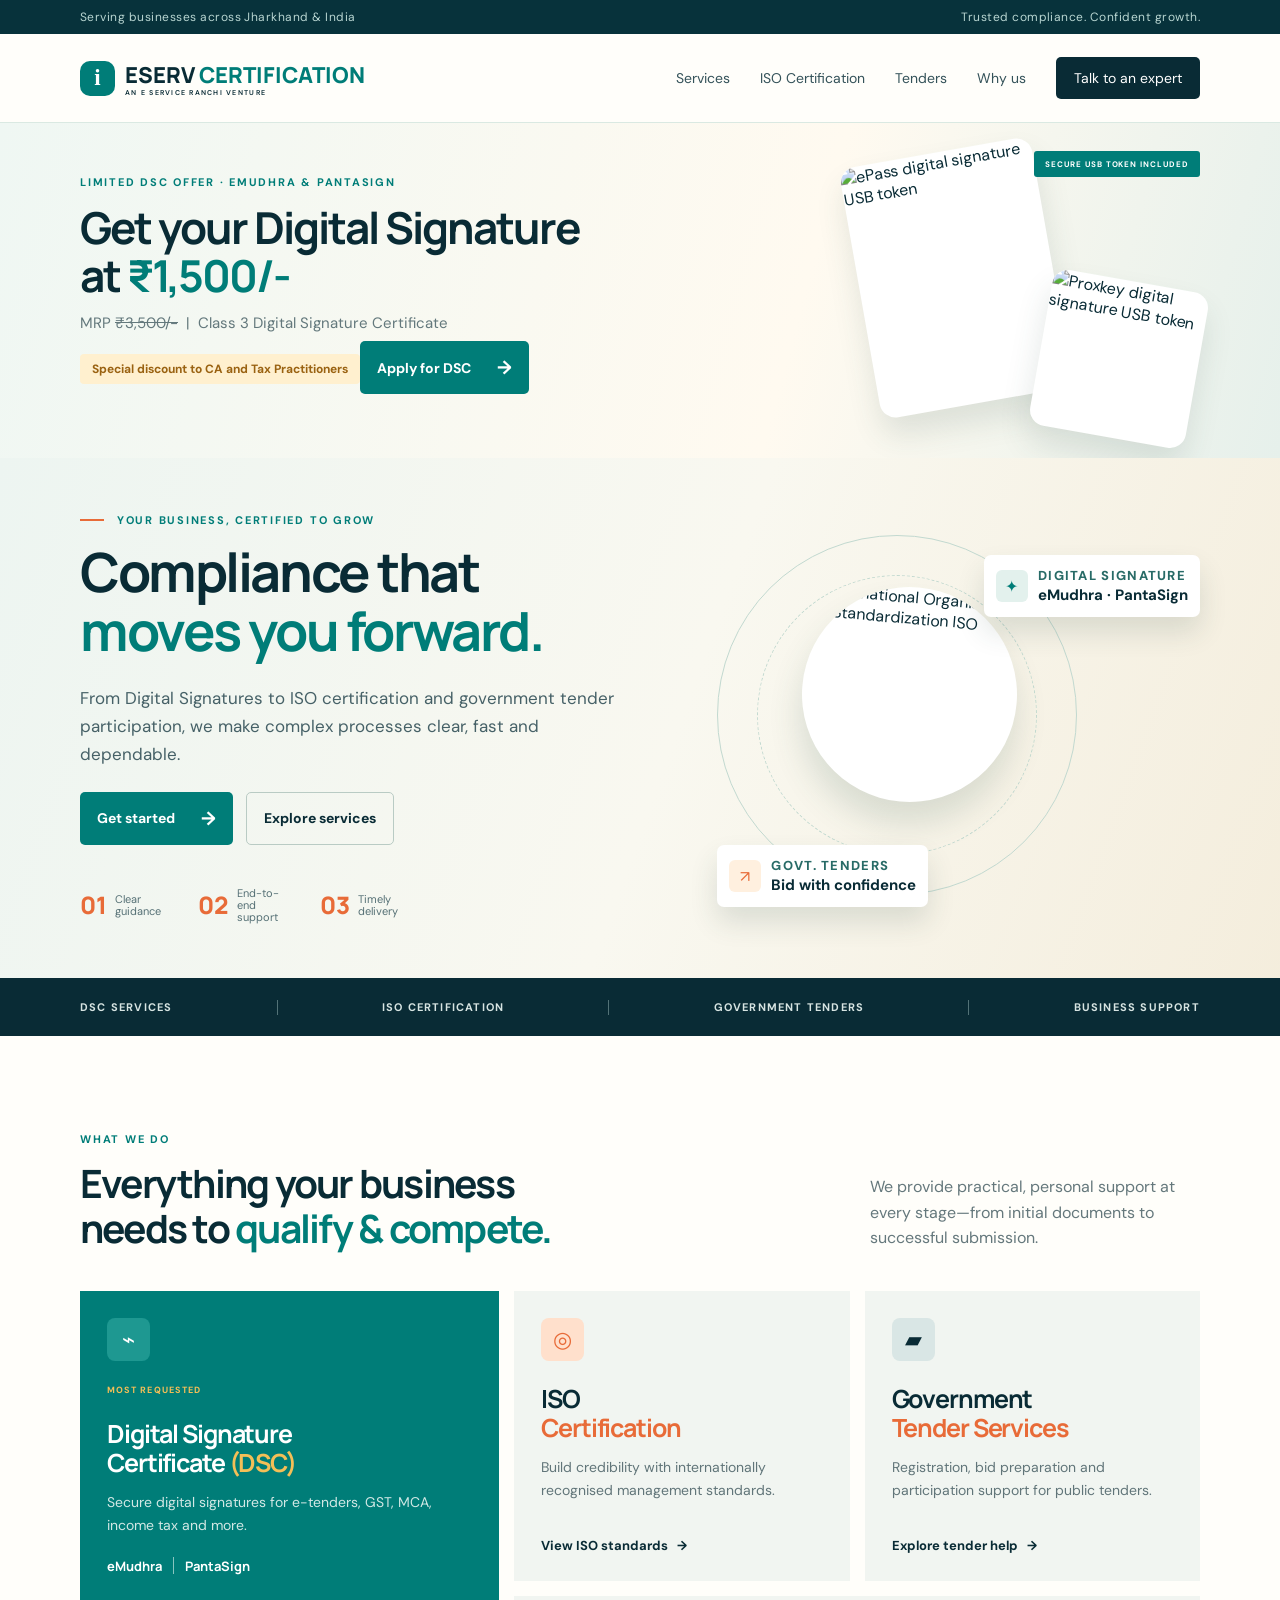
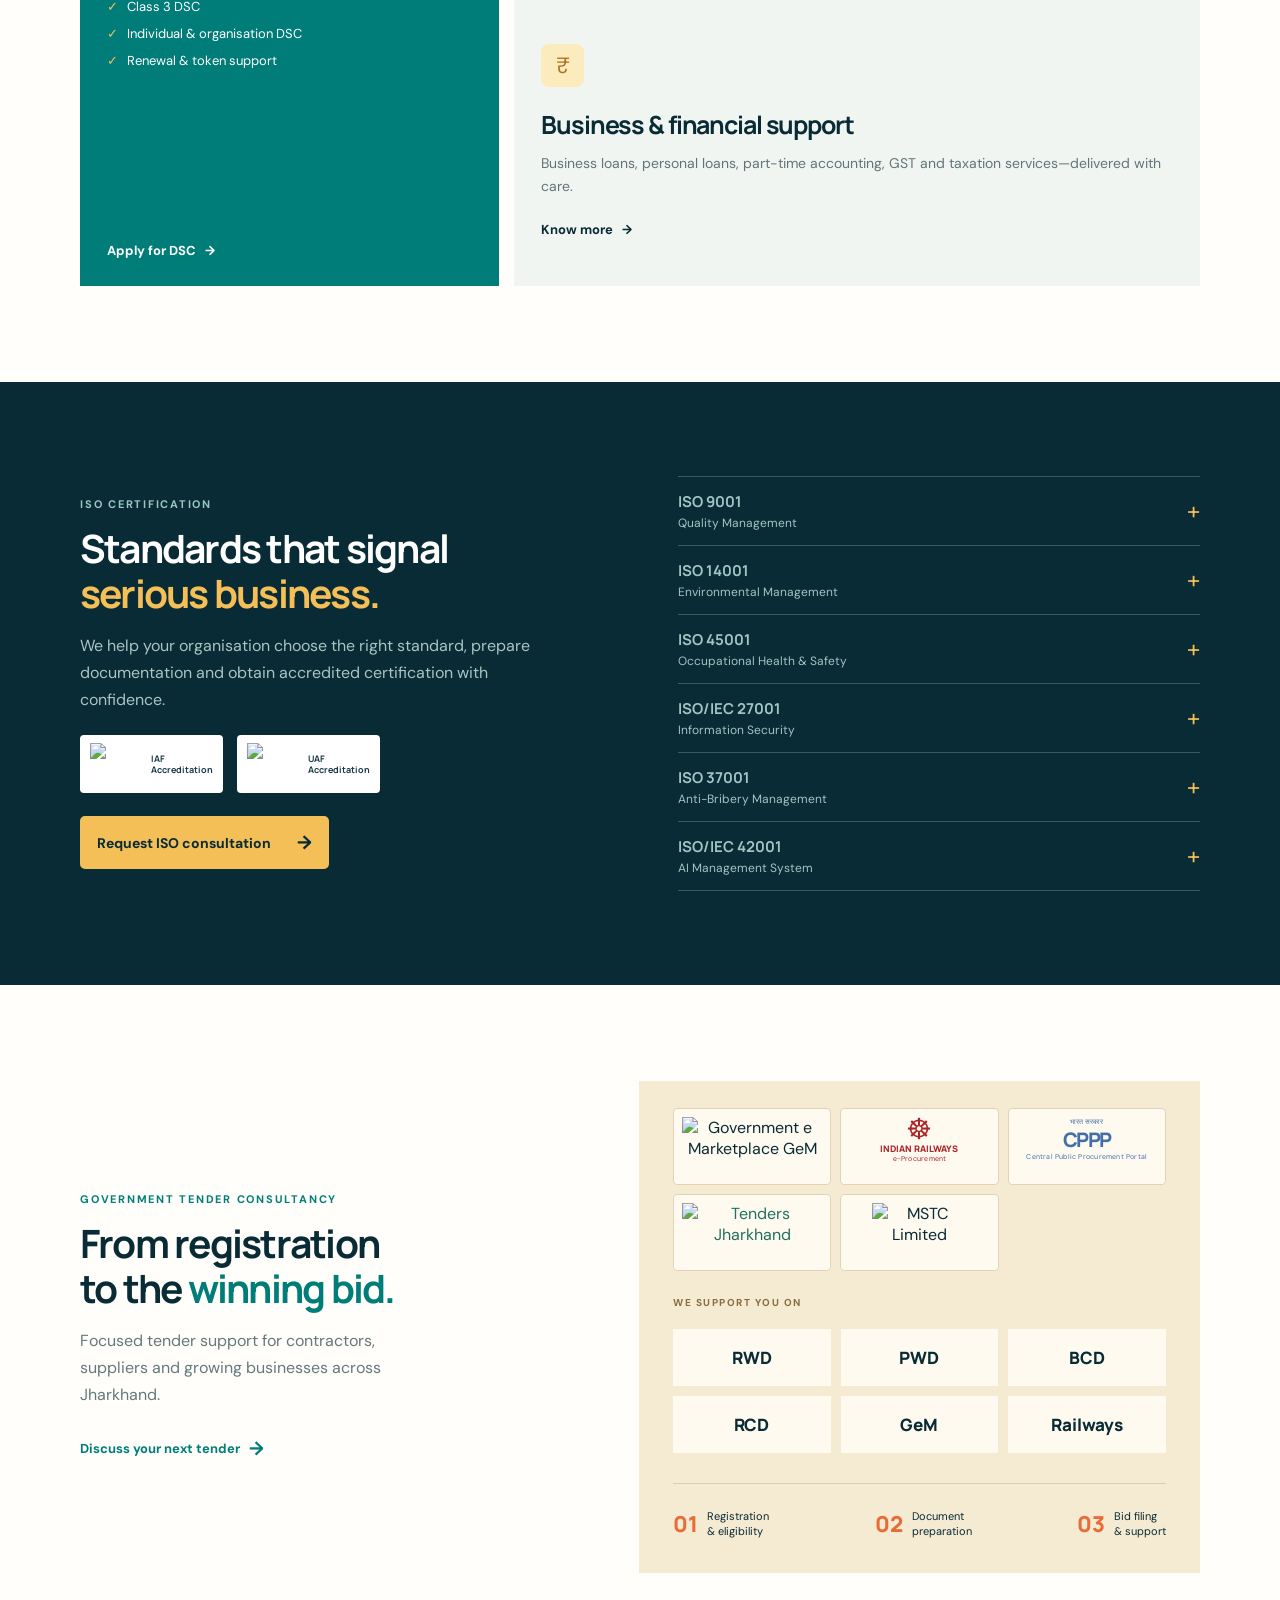
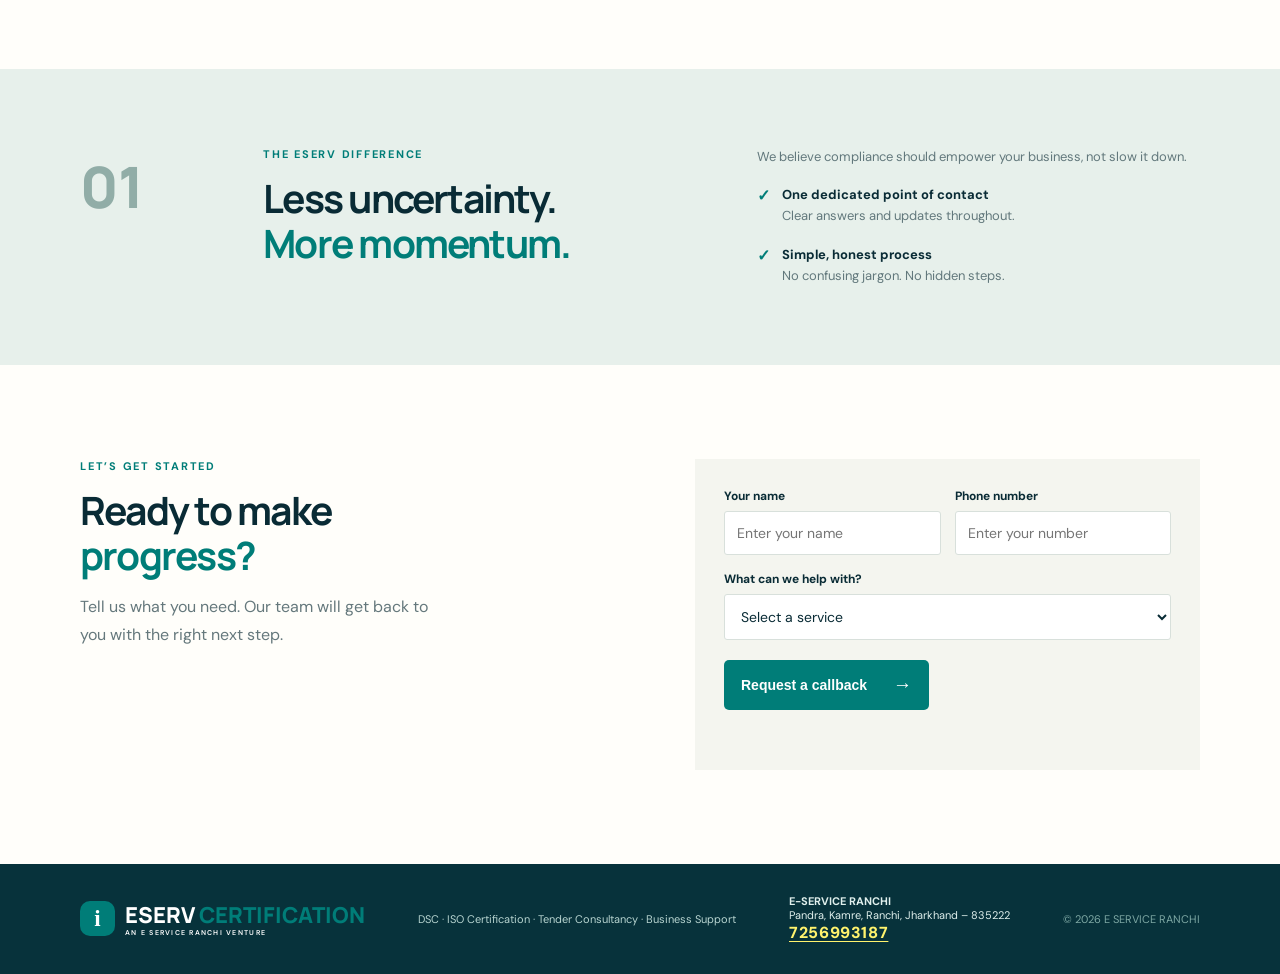
==== index.html @ 88fb81b7 "Publish ESERV CERTIFICATION website" ====
<!doctype html>
<html lang="en">
  <head>
    <meta charset="UTF-8" />
    <meta name="viewport" content="width=device-width, initial-scale=1.0" />
    <meta name="description" content="DSC, ISO certification and Government Tender consultancy in Jharkhand." />
    <title>ESERV CERTIFICATION | DSC, ISO & Tender Consultancy</title>
    <link rel="preconnect" href="https://fonts.googleapis.com" />
    <link rel="preconnect" href="https://fonts.gstatic.com" crossorigin />
    <link href="https://fonts.googleapis.com/css2?family=DM+Sans:wght@400;500;600;700&family=Manrope:wght@600;700;800&display=swap" rel="stylesheet" />
    <link rel="stylesheet" href="styles.css" />
    <link rel="stylesheet" href="custom.css" />
    <link rel="stylesheet" href="top-offer.css" />
    <link rel="stylesheet" href="logos.css" />
    <link rel="stylesheet" href="iso-hero.css" />
    <link rel="stylesheet" href="iso-details.css" />
    <link rel="stylesheet" href="hero-labels.css" />
    <link rel="stylesheet" href="contact-contrast.css" />
  </head>
  <body>
    <div class="topbar"><div class="shell"><span>Serving businesses across Jharkhand & India</span><span>Trusted compliance. Confident growth.</span></div></div>
    <header class="header shell">
      <a class="brand" href="#home" aria-label="ESERV CERTIFICATION home"><span class="brand-mark">i</span><span>ESERV<span> CERTIFICATION</span><small>AN E SERVICE RANCHI VENTURE</small></span></a>
      <button class="menu-button" aria-label="Open menu" aria-expanded="false">☰</button>
      <nav><a href="#services">Services</a><a href="#iso">ISO Certification</a><a href="#tenders">Tenders</a><a href="#about">Why us</a><a class="nav-cta" href="#contact">Talk to an expert</a></nav>
    </header>
    <section class="top-dsc-offer">
      <div class="shell top-offer-layout">
        <div class="offer-copy"><p class="eyebrow">Limited DSC offer · eMudhra & PantaSign</p><h1>Get your Digital Signature<br />at <em>₹1,500/-</em></h1><p class="mrp">MRP <s>₹3,500/-</s> &nbsp;|&nbsp; Class 3 Digital Signature Certificate</p><p class="practitioner-discount">Special discount to CA and Tax Practitioners</p><a class="button primary" href="#contact">Apply for DSC <b>→</b></a></div>
        <div class="token-photos"><div class="photo purple-token"><img src="assets/epass-token.jpg" alt="ePass digital signature USB token" /></div><div class="photo black-token"><img src="assets/prokey-token.webp" alt="Proxkey digital signature USB token" /></div><span class="token-label">SECURE USB TOKEN INCLUDED</span></div>
      </div>
    </section>

    <main>
      <section class="hero" id="home">
        <div class="hero-grid shell">
          <div class="hero-copy">
            <p class="eyebrow"><i></i> Your business, certified to grow</p>
            <h1>Compliance that<br /><em>moves you forward.</em></h1>
            <p class="lead">From Digital Signatures to ISO certification and government tender participation, we make complex processes clear, fast and dependable.</p>
            <div class="hero-actions"><a class="button primary" href="#contact">Get started <b>→</b></a><a class="button quiet" href="#services">Explore services</a></div>
            <div class="trust-row"><div><strong>01</strong><span>Clear guidance</span></div><div><strong>02</strong><span>End-to-end support</span></div><div><strong>03</strong><span>Timely delivery</span></div></div>
          </div>
          <div class="hero-art" aria-hidden="true">
            <div class="orbit orbit-one"></div><div class="orbit orbit-two"></div>
            <div class="iso-hero-image"><img src="assets/iso-logo.webp" alt="International Organization for Standardization ISO" /></div>
            <div class="float-card card-dsc"><span>✦</span><div><small>DIGITAL SIGNATURE</small><b>eMudhra · PantaSign</b></div></div>
            <div class="float-card card-tender"><span>↗</span><div><small>GOVT. TENDERS</small><b>Bid with confidence</b></div></div>
          </div>
        </div>
        <div class="hero-strip"><div class="shell"><span>DSC SERVICES</span><i></i><span>ISO CERTIFICATION</span><i></i><span>GOVERNMENT TENDERS</span><i></i><span>BUSINESS SUPPORT</span></div></div>
      </section>

      <section class="section shell" id="services">
        <div class="section-heading"><div><p class="eyebrow">What we do</p><h2>Everything your business<br />needs to <em>qualify & compete.</em></h2></div><p>We provide practical, personal support at every stage—from initial documents to successful submission.</p></div>
        <div class="service-grid">
          <article class="service-card feature-card"><div class="icon teal">⌁</div><span class="tag">MOST REQUESTED</span><h3>Digital Signature<br />Certificate <em>(DSC)</em></h3><p>Secure digital signatures for e-tenders, GST, MCA, income tax and more.</p><div class="dsc-partners"><b>eMudhra</b><i></i><b>PantaSign</b></div><ul><li>Class 3 DSC</li><li>Individual & organisation DSC</li><li>Renewal & token support</li></ul><a href="#contact">Apply for DSC <b>→</b></a></article>
          <article class="service-card"><div class="icon orange">◎</div><h3>ISO<br /><em>Certification</em></h3><p>Build credibility with internationally recognised management standards.</p><a href="#iso">View ISO standards <b>→</b></a></article>
          <article class="service-card"><div class="icon navy">▰</div><h3>Government<br /><em>Tender Services</em></h3><p>Registration, bid preparation and participation support for public tenders.</p><a href="#tenders">Explore tender help <b>→</b></a></article>
          <article class="service-card wide"><div class="icon sand">₹</div><div><h3>Business & financial support</h3><p>Business loans, personal loans, part-time accounting, GST and taxation services—delivered with care.</p></div><a href="business-services.html">Know more <b>→</b></a></article>
        </div>
      </section>

      <section class="iso-section" id="iso"><div class="shell iso-layout"><div><p class="eyebrow light">ISO certification</p><h2>Standards that signal<br /><em>serious business.</em></h2><p>We help your organisation choose the right standard, prepare documentation and obtain accredited certification with confidence.</p><div class="accreditation-marks"><div><img src="https://i0.wp.com/sde.gob.hn/wp-content/uploads/2022/12/IAF-Logo.png?ssl=1" alt="International Accreditation Forum mark" /><span>IAF<br />Accreditation</span></div><div><img src="https://www.unicertification.co.uk/assets/logo-uaf-DxzaphRN.png" alt="United Accreditation Foundation mark" /><span>UAF<br />Accreditation</span></div></div><a class="button amber" href="#contact">Request ISO consultation <b>→</b></a></div><div class="iso-list"><article class="iso-item"><button class="iso-trigger" aria-expanded="false"><span><strong>ISO 9001</strong><small>Quality Management</small></span><b>+</b></button><div class="iso-detail"><p><b>About:</b> A quality management standard that helps you deliver consistent products and services.</p><p><b>Benefits:</b> Improved customer trust, smoother processes and stronger tender eligibility.</p></div></article><article class="iso-item"><button class="iso-trigger" aria-expanded="false"><span><strong>ISO 14001</strong><small>Environmental Management</small></span><b>+</b></button><div class="iso-detail"><p><b>About:</b> A framework for identifying, managing and reducing environmental impact.</p><p><b>Benefits:</b> Better compliance, lower waste and a stronger sustainability profile.</p></div></article><article class="iso-item"><button class="iso-trigger" aria-expanded="false"><span><strong>ISO 45001</strong><small>Occupational Health & Safety</small></span><b>+</b></button><div class="iso-detail"><p><b>About:</b> A management system for safer workplaces and occupational risk control.</p><p><b>Benefits:</b> Fewer incidents, safer teams and stronger client confidence.</p></div></article><article class="iso-item"><button class="iso-trigger" aria-expanded="false"><span><strong>ISO/IEC 27001</strong><small>Information Security</small></span><b>+</b></button><div class="iso-detail"><p><b>About:</b> A standard for protecting confidential information and managing cyber risks.</p><p><b>Benefits:</b> Greater data security, reduced risk and increased customer trust.</p></div></article><article class="iso-item"><button class="iso-trigger" aria-expanded="false"><span><strong>ISO 37001</strong><small>Anti-Bribery Management</small></span><b>+</b></button><div class="iso-detail"><p><b>About:</b> A framework to prevent, detect and respond to bribery risks.</p><p><b>Benefits:</b> Stronger ethics, better governance and enhanced stakeholder confidence.</p></div></article><article class="iso-item"><button class="iso-trigger" aria-expanded="false"><span><strong>ISO/IEC 42001</strong><small>AI Management System</small></span><b>+</b></button><div class="iso-detail"><p><b>About:</b> A management system for responsible development and use of artificial intelligence.</p><p><b>Benefits:</b> Better AI governance, lower risk and clearer accountability.</p></div></article></div></div></section>

      <section class="section shell tender-section" id="tenders"><div class="tender-copy"><p class="eyebrow">Government tender consultancy</p><h2>From registration<br />to the <em>winning bid.</em></h2><p>Focused tender support for contractors, suppliers and growing businesses across Jharkhand.</p><a class="text-link" href="#contact">Discuss your next tender <b>→</b></a></div><div class="tender-panel"><div class="portal-logos"><div class="portal-logo gem-logo"><img src="https://gem.gov.in/resources/images/download-gem-logo.jpg" alt="Government e Marketplace GeM" /></div><div class="portal-logo railway-logo"><span class="rail-wheel">☸</span><b>INDIAN RAILWAYS</b><small>e-Procurement</small></div><div class="portal-logo cppp-logo"><span>भारत सरकार</span><b>CPPP</b><small>Central Public Procurement Portal</small></div><div class="portal-logo jh-logo"><img src="assets/jharkhand-tenders.png" alt="Tenders Jharkhand" /></div><div class="portal-logo mstc-logo"><img src="https://www.mstcindia.co.in/assets/img/MSTCLogo.jpg" alt="MSTC Limited" /></div></div><p>WE SUPPORT YOU ON</p><div class="agency-grid"><span>RWD</span><span>PWD</span><span>BCD</span><span>RCD</span><span>GeM</span><span>Railways</span></div><hr /><div class="steps"><div><b>01</b><span>Registration<br />& eligibility</span></div><div><b>02</b><span>Document<br />preparation</span></div><div><b>03</b><span>Bid filing<br />& support</span></div></div></div></section>

      <section class="about" id="about"><div class="shell about-grid"><div class="number">01</div><div><p class="eyebrow">The ESERV difference</p><h2>Less uncertainty.<br /><em>More momentum.</em></h2></div><div class="about-points"><p>We believe compliance should empower your business, not slow it down.</p><div><span>✓</span><p><b>One dedicated point of contact</b><br />Clear answers and updates throughout.</p></div><div><span>✓</span><p><b>Simple, honest process</b><br />No confusing jargon. No hidden steps.</p></div></div></div></section>

      <section class="contact shell" id="contact"><div><p class="eyebrow">Let’s get started</p><h2>Ready to make<br /><em>progress?</em></h2><p>Tell us what you need. Our team will get back to you with the right next step.</p></div><form id="contact-form"><div class="form-row"><label>Your name<input required placeholder="Enter your name" /></label><label>Phone number<input required type="tel" placeholder="Enter your number" /></label></div><label>What can we help with?<select required><option value="">Select a service</option><option>Digital Signature Certificate</option><option>ISO Certification</option><option>Government Tender Services</option><option>Business / Loan Support</option><option>Accounting & Taxation</option></select></label><button class="button primary" type="submit">Request a callback <b>→</b></button><p class="form-message" aria-live="polite"></p></form></section>
    </main>
    <footer><div class="shell footer-inner"><a class="brand" href="#home"><span class="brand-mark">i</span><span>ESERV<span> CERTIFICATION</span><small>AN E SERVICE RANCHI VENTURE</small></span></a><p>DSC · ISO Certification · Tender Consultancy · Business Support</p><p class="contact-details"><b>E-SERVICE RANCHI</b><br />Pandra, Kamre, Ranchi, Jharkhand – 835222<br /><a href="tel:7256993187">7256993187</a></p><span>© 2026 E SERVICE RANCHI</span></div></footer>
    <script src="script.js"></script>
  </body>
</html>
---- styles.css ----
:root{--ink:#092b35;--teal:#007d78;--cream:#f8f6ef;--paper:#fffefa;--orange:#e86b38;--gold:#f4bf57;--muted:#65787c}*{box-sizing:border-box}html{scroll-behavior:smooth}body{margin:0;background:var(--paper);color:var(--ink);font:16px 'DM Sans',sans-serif}.shell{width:min(1120px,calc(100% - 48px));margin:auto}.topbar{background:#07323b;color:#b8d5d1;font-size:12px;letter-spacing:.04em}.topbar .shell{height:34px;display:flex;justify-content:space-between;align-items:center}.header{height:88px;display:flex;align-items:center;justify-content:space-between}.brand{display:flex;gap:10px;align-items:center;text-decoration:none;color:var(--ink);font:800 22px Manrope}.brand>span:last-child>span{color:var(--teal)}.brand small{display:block;font:600 7px 'DM Sans';letter-spacing:.18em;margin-top:-2px}.brand-mark{width:35px;height:35px;border-radius:10px;background:var(--teal);color:#fff;display:grid;place-items:center;font:800 23px Georgia}nav{display:flex;align-items:center;gap:30px}nav a{font-size:14px;color:#345259;text-decoration:none}.nav-cta{background:var(--ink);color:#fff;padding:12px 18px;border-radius:5px}.menu-button{display:none;background:none;border:0;font-size:25px;color:var(--ink)}.hero{overflow:hidden;background:linear-gradient(110deg,#edf5f1 0%,#f9f8f0 52%,#f4eddc 100%)}.hero-grid{min-height:520px;display:grid;grid-template-columns:1.04fr .96fr;align-items:center}.eyebrow{font-size:11px;font-weight:700;letter-spacing:.16em;text-transform:uppercase;color:var(--teal);margin:0 0 15px}.eyebrow i{display:inline-block;width:24px;height:2px;background:var(--orange);vertical-align:middle;margin:0 8px 2px 0}h1,h2,h3{font-family:Manrope;margin:0;letter-spacing:-.045em}h1{font-size:54px;line-height:1.09}h2{font-size:39px;line-height:1.15}h3{font-size:25px;line-height:1.18}em{font-style:normal;color:var(--teal)}.lead{font-size:17px;line-height:1.65;color:#466167;max-width:535px;margin:24px 0}.hero-actions{display:flex;gap:13px}.button{display:inline-flex;align-items:center;gap:26px;padding:14px 17px;border-radius:5px;text-decoration:none;font-weight:700;font-size:14px;border:0;cursor:pointer}.button b,.text-link b{font-size:19px}.primary{color:#fff;background:var(--teal)}.quiet{color:var(--ink);border:1px solid #b9cbc4}.amber{background:var(--gold);color:var(--ink);margin-top:23px}.trust-row{display:flex;gap:27px;margin-top:42px}.trust-row div{display:flex;gap:8px;align-items:center}.trust-row strong{font:800 24px Manrope;color:var(--orange)}.trust-row span{font-size:11px;line-height:1.1;color:#557075;width:56px}.hero-art{height:440px;position:relative}.orbit{position:absolute;border:1px solid #c2d9d0;border-radius:50%;left:55px}.orbit-one{width:360px;height:360px;top:37px}.orbit-two{width:280px;height:280px;top:77px;left:95px;border-style:dashed}.document-card{position:absolute;top:77px;left:135px;width:225px;height:289px;background:#fffdf7;border-radius:7px;padding:18px;box-shadow:0 21px 32px #36594b28;transform:rotate(5deg)}.doc-top{display:flex;gap:8px;align-items:center;font-size:8px;letter-spacing:.12em;color:var(--teal);font-weight:bold}.mini-mark{display:grid;place-items:center;background:var(--teal);color:white;border-radius:50%;width:18px;height:18px}.doc-lines{margin:28px 0}.doc-lines i{display:block;height:5px;background:#dce8e2;margin:8px 0}.doc-lines i:nth-child(2){width:74%}.doc-lines i:nth-child(3){width:88%}.seal{width:77px;height:77px;border:3px solid var(--orange);border-radius:50%;display:grid;place-content:center;text-align:center;color:var(--orange);font-size:10px;line-height:1.1}.seal b{font-size:17px}.document-card p{font-size:10px;line-height:1.5;margin-top:15px}.document-card p strong{font-size:15px}.float-card{position:absolute;z-index:2;background:#fff;border-radius:7px;box-shadow:0 15px 28px #284a4024;padding:12px;display:flex;gap:10px;align-items:center}.float-card>span{width:32px;height:32px;display:grid;place-items:center;border-radius:6px;background:#e3f1ed;color:var(--teal)}.float-card small{font-size:8px;letter-spacing:.1em;color:#72908e;display:block}.float-card b{font-size:11px}.card-dsc{top:57px;right:0}.card-tender{bottom:31px;left:55px}.card-tender>span{background:#fff0df;color:var(--orange)}.hero-strip{background:var(--ink);color:#d7e4e2}.hero-strip .shell{height:58px;display:flex;align-items:center;justify-content:space-between;font-size:11px;font-weight:bold;letter-spacing:.11em}.hero-strip i{height:15px;width:1px;background:#527277}.section{padding:96px 0}.section-heading{display:flex;justify-content:space-between;align-items:end;margin-bottom:40px}.section-heading>p{max-width:330px;line-height:1.6;color:var(--muted);margin:0}.service-grid{display:grid;grid-template-columns:1.25fr 1fr 1fr;gap:15px}.service-card{background:#f1f5f1;padding:27px;min-height:290px;display:flex;flex-direction:column;align-items:flex-start}.feature-card{background:var(--teal);color:#fff;grid-row:span 2;min-height:595px}.service-card h3{margin:23px 0 13px}.service-card h3 em{color:var(--orange)}.feature-card h3 em{color:var(--gold)}.service-card p{font-size:14px;line-height:1.65;color:#617579;margin:0}.feature-card p{color:#d2e8e5}.icon{width:43px;height:43px;display:grid;place-items:center;border-radius:8px;font-size:22px}.icon.teal{background:#1e9891}.icon.orange{background:#ffe0cc;color:var(--orange)}.icon.navy{background:#d9e6e5}.icon.sand{background:#fbebbd;color:#ab7621}.tag{margin-top:23px;font-size:9px;font-weight:700;color:var(--gold);letter-spacing:.12em}.service-card ul{list-style:none;padding:0;margin:25px 0;font-size:13px;line-height:2.1}.service-card li:before{content:'✓';color:var(--gold);margin-right:9px}.service-card a,.text-link{margin-top:auto;color:inherit;text-decoration:none;font-weight:700;font-size:13px;display:flex;gap:9px;align-items:center}.wide{grid-column:2/4;min-height:290px;justify-content:center}.wide a{margin-top:22px}.iso-section{background:var(--ink);padding:94px 0;color:#fff}.iso-layout{display:grid;grid-template-columns:1fr 1.05fr;gap:100px;align-items:center}.iso-section .light{color:#99c8c3}.iso-section h2 em{color:var(--gold)}.iso-section p:not(.eyebrow){color:#aac4c2;line-height:1.7;max-width:450px}.iso-list{border-top:1px solid #355c63}.iso-list>div{display:flex;justify-content:space-between;border-bottom:1px solid #355c63;padding:14px 0}.iso-list strong{font:700 15px Manrope}.iso-list span{font-size:12px;color:#a0c5c2}.tender-section{display:grid;grid-template-columns:.9fr 1.1fr;gap:100px;align-items:center}.tender-copy>p:not(.eyebrow){line-height:1.7;color:var(--muted);max-width:350px}.text-link{color:var(--teal);margin-top:28px}.tender-panel{padding:34px;background:#f5ebd3}.tender-panel>p{font-size:10px;letter-spacing:.15em;font-weight:bold;color:#866d3e}.agency-grid{display:grid;grid-template-columns:repeat(3,1fr);gap:10px;margin:20px 0 30px}.agency-grid span{background:#fffaf0;padding:17px;text-align:center;font:800 17px Manrope;color:var(--ink)}.tender-panel hr{border:0;border-top:1px solid #ddcdac}.steps{display:flex;justify-content:space-between;margin-top:25px}.steps div{display:flex;gap:9px;align-items:center}.steps b{font:800 22px Manrope;color:var(--orange)}.steps span{font-size:11px;line-height:1.3}.about{padding:78px 0;background:#e7f0eb}.about-grid{display:grid;grid-template-columns:.3fr 1fr 1fr;gap:50px}.number{font:800 57px Manrope;color:#91ada7}.about-points>p{line-height:1.7;color:#526a6d;margin-top:0}.about-points>div{display:flex;gap:12px;margin-top:18px}.about-points span{color:var(--teal);font-weight:bold}.about-points p{font-size:13px;line-height:1.6;margin:0;color:#62787c}.about-points b{color:var(--ink)}.contact{padding:94px 0;display:grid;grid-template-columns:1fr 1fr;gap:110px}.contact>div>p:not(.eyebrow){line-height:1.7;color:var(--muted);max-width:350px}form{background:#f4f5ef;padding:29px}.form-row{display:grid;grid-template-columns:1fr 1fr;gap:14px}label{display:block;font-size:12px;font-weight:700;margin-bottom:16px}input,select{display:block;width:100%;background:#fff;border:1px solid #d8e0db;border-radius:3px;padding:12px;margin-top:7px;font:14px 'DM Sans';color:var(--ink)}form .button{margin-top:4px}.form-message{font-size:13px;color:var(--teal);margin:13px 0 0;min-height:18px}footer{background:#07323b;color:#b8d5d1}.footer-inner{min-height:110px;display:flex;align-items:center;justify-content:space-between;gap:20px}.footer-inner .brand{color:#fff}.footer-inner p,.footer-inner>span{font-size:11px}.footer-inner>span{color:#7ea8a4}@media(max-width:760px){.shell{width:min(100% - 32px,600px)}.topbar .shell{justify-content:center}.topbar .shell span+span{display:none}.header{height:70px}nav{display:none;position:absolute;top:104px;left:0;right:0;background:#fff;padding:20px;z-index:4;flex-direction:column;align-items:stretch;gap:18px;box-shadow:0 8px 15px #0002}nav.open{display:flex}.menu-button{display:block}.hero-grid{grid-template-columns:1fr;padding:55px 0 0;min-height:auto}h1{font-size:39px}h2{font-size:31px}.hero-art{height:330px;transform:scale(.75);transform-origin:top center;margin:20px -50px -50px}.trust-row{gap:10px}.hero-strip .shell{gap:12px;overflow:hidden;white-space:nowrap;font-size:9px}.section{padding:64px 0}.section-heading,.iso-layout,.tender-section,.contact{display:block}.section-heading>p{margin-top:18px}.service-grid{grid-template-columns:1fr}.feature-card{grid-row:auto;min-height:auto}.service-card{min-height:245px}.wide{grid-column:auto;min-height:auto}.iso-section{padding:64px 0}.iso-list{margin-top:38px}.iso-list>div{display:block}.iso-list span{display:block;margin-top:3px}.tender-panel{margin-top:36px;padding:22px}.steps{gap:9px}.steps div{display:block}.about{padding:60px 0}.about-grid{grid-template-columns:1fr;gap:20px}.number{display:none}.contact{padding:65px 0}.contact form{margin-top:34px}.form-row{grid-template-columns:1fr}.footer-inner{padding:26px 0;display:block}.footer-inner p{margin:18px 0}.footer-inner>span{display:block}}
---- custom.css ----
.dsc-partners{display:flex;gap:11px;align-items:center;margin:20px 0 0;color:#fff;font:700 13px Manrope}.dsc-partners i{height:17px;width:1px;background:#88c5bf}.feature-card ul{margin-top:18px}
.tender-visual{height:145px;margin:-7px 0 25px;position:relative;overflow:hidden;border-radius:6px;background:#fffaf0}.tender-visual:before{content:"";position:absolute;width:115px;height:115px;border-radius:50%;background:radial-gradient(circle,#f6c85f 1px,transparent 2px);background-size:11px 11px;left:-35px;top:10px}.tender-visual span{position:absolute;display:block}.gem{left:42px;top:15px;color:#5e647e;font:800 32px Manrope;letter-spacing:-.1em}.gem:before{content:"✦";color:#ef8e63;font-size:35px;margin-right:6px}.gem small{display:inline-block;margin-left:5px;color:#8a9397;font:10px 'DM Sans';letter-spacing:0;line-height:1.1}.emblem{top:61px;left:45px;width:66px;height:66px;border-radius:50%;background:#898fca;color:white;display:grid;place-items:center;font-size:25px;box-shadow:inset 0 0 0 5px #b8bce5}.seal-mini{top:62px;left:125px;width:66px;height:66px;border-radius:50%;border:4px double #85a77a;color:#5f8951;display:grid;place-items:center;text-align:center;font-size:8px}.cppp{right:18px;bottom:14px;background:#83bdd9;color:#fff;padding:9px 13px;font:800 14px Manrope}.cppp small{display:block;font:7px 'DM Sans';letter-spacing:.03em}.mstc{right:28px;top:22px;color:#989ac6;font:800 21px Manrope;letter-spacing:-.08em}.dsc-offer{margin:0 auto 10px;background:#fff2de;min-height:190px;padding:28px 45px;display:grid;grid-template-columns:200px 1fr auto;gap:35px;align-items:center}.dsc-offer h2{font-size:29px}.dsc-offer p:not(.eyebrow){color:#677878;margin:9px 0 0}.token-art{width:170px;height:74px;display:flex;filter:drop-shadow(0 10px 8px #71502c30)}.token-cap{height:31px;width:48px;margin-top:21px;background:#c1c7c5;border-radius:4px 0 0 4px;position:relative}.token-cap:after{content:"";position:absolute;width:22px;height:11px;border:2px solid #788887;left:-17px;top:8px;border-right:0;border-radius:3px 0 0 3px}.token-body{height:74px;flex:1;border-radius:5px 10px 10px 5px;background:linear-gradient(135deg,#007d78,#075959);padding:13px 17px;color:#fff}.token-body span{display:block;font:800 25px Manrope;letter-spacing:-.08em}.token-body i{display:block;font:700 7px 'DM Sans';letter-spacing:.18em;margin-top:-3px}@media(max-width:760px){.tender-visual{margin-bottom:20px}.dsc-offer{margin-bottom:0;padding:30px 25px;display:block}.token-art{margin-bottom:23px}.dsc-offer h2{font-size:27px}.dsc-offer .button{margin-top:22px}}
---- top-offer.css ----
.top-dsc-offer{background:linear-gradient(105deg,#eff7f3 0%,#fffaf0 62%,#e6f0eb 100%);border-top:1px solid #dae9e2;overflow:hidden}.top-offer-layout{min-height:335px;display:grid;grid-template-columns:1.1fr .9fr;align-items:center}.offer-copy{padding:44px 0}.offer-copy h1{font-size:44px}.offer-copy .mrp{margin:13px 0 8px;color:#63787c;font-size:15px}.practitioner-discount{display:inline-block;margin:0 0 22px!important;padding:7px 12px;background:#fff0cf;color:#9a6211!important;border-radius:4px;font-size:12px!important;font-weight:700}.token-photos{height:335px;position:relative}.photo{position:absolute;background:#fff;border-radius:16px;box-shadow:0 18px 30px #35554a22;overflow:hidden}.photo img{width:100%;height:100%;display:block;object-fit:contain}.purple-token{height:254px;width:194px;right:147px;top:28px;transform:rotate(-10deg)}.black-token{height:158px;width:158px;right:2px;bottom:20px;transform:rotate(10deg)}.token-label{position:absolute;right:0;top:28px;background:var(--teal);color:white;padding:8px 11px;font-size:8px;font-weight:700;letter-spacing:.12em;border-radius:3px}@media(max-width:760px){.top-offer-layout{display:block;min-height:0}.offer-copy{padding:35px 0 12px}.offer-copy h1{font-size:33px}.token-photos{height:238px}.purple-token{height:190px;width:145px;right:116px;top:15px}.black-token{height:120px;width:120px;right:0;bottom:13px}.token-label{top:13px;font-size:7px}.offer-copy .button{margin-top:0}}
---- logos.css ----
.accreditation-marks{display:flex;gap:14px;margin:22px 0 0}.accreditation-marks>div{background:#fff;padding:7px 10px;min-width:138px;height:58px;border-radius:4px;display:flex;align-items:center;gap:9px}.accreditation-marks img{width:52px;max-height:42px;object-fit:contain}.accreditation-marks span{font:700 9px/1.3 Manrope;color:#173a42}.portal-logos{display:grid;grid-template-columns:repeat(3,1fr);gap:9px;margin:-7px 0 25px}.portal-logo{height:77px;background:#fffaf0;border:1px solid #e2d3b7;border-radius:4px;display:flex;align-items:center;justify-content:center;position:relative;overflow:hidden;text-align:center;padding:8px}.portal-logo img{width:100%;height:100%;object-fit:contain}.portal-logo small{display:block;font:7px/1.2 'DM Sans';letter-spacing:.03em}.railway-logo{display:block;color:#aa2428}.rail-wheel{font-size:29px;line-height:25px;display:block}.railway-logo b{font:800 9px Manrope;display:block}.cppp-logo{display:block;color:#426eaa}.cppp-logo span{font-size:7px;display:block}.cppp-logo b{font:800 20px Manrope;display:block;letter-spacing:-.08em}.jh-logo{display:block;color:#216f62}.jh-logo span{font-size:18px;color:#d78637;display:block}.jh-logo b{font:800 14px Manrope;display:block}.mstc-logo{grid-column:2/3}.portal-logo.mstc-logo img{max-width:94px}@media(max-width:760px){.accreditation-marks{margin-top:19px}.portal-logos{margin-bottom:20px}.portal-logo{height:70px}}
---- iso-hero.css ----
.iso-hero-image{position:absolute;top:89px;left:140px;width:215px;height:215px;border-radius:50%;background:#fff;box-shadow:0 21px 32px #36594b28;display:grid;place-items:center;overflow:hidden;transform:rotate(5deg)}.iso-hero-image img{width:100%;height:100%;object-fit:cover}@media(max-width:760px){.iso-hero-image{top:89px;left:140px}}
---- iso-details.css ----
.iso-list{border-top:1px solid #355c63}.iso-item{border-bottom:1px solid #355c63}.iso-trigger{width:100%;padding:14px 0;background:transparent;border:0;color:#fff;text-align:left;display:flex;align-items:center;justify-content:space-between;cursor:pointer;font-family:'DM Sans'}.iso-trigger span{display:flex;flex-direction:column;gap:3px}.iso-trigger strong{font:700 15px Manrope}.iso-trigger small{font-size:12px;color:#a0c5c2}.iso-trigger>b{color:#f4bf57;font:400 24px 'DM Sans';transition:transform .2s}.iso-item.open .iso-trigger>b{transform:rotate(45deg)}.iso-detail{display:none;padding:0 0 16px;color:#c8dcda;font-size:12px;line-height:1.55}.iso-detail p{margin:7px 0!important;color:#c8dcda!important}.iso-detail b{color:#f4bf57}.iso-item.open .iso-detail{display:block}@media(max-width:760px){.iso-trigger{padding:13px 0}.iso-detail{padding-bottom:14px}}
---- hero-labels.css ----
.float-card small{font-size:13px;letter-spacing:.1em;color:#286b67;font-weight:800}.float-card b{font-size:15px}.card-dsc{min-width:215px}.card-tender{min-width:205px}.card-dsc small,.card-tender small{font-size:13px}
---- contact-contrast.css ----
footer .contact-details a{color:#fff36d!important;font-size:16px;font-weight:800;letter-spacing:.04em;text-decoration:underline;text-underline-offset:3px}footer .contact-details{color:#e0f0ed!important}
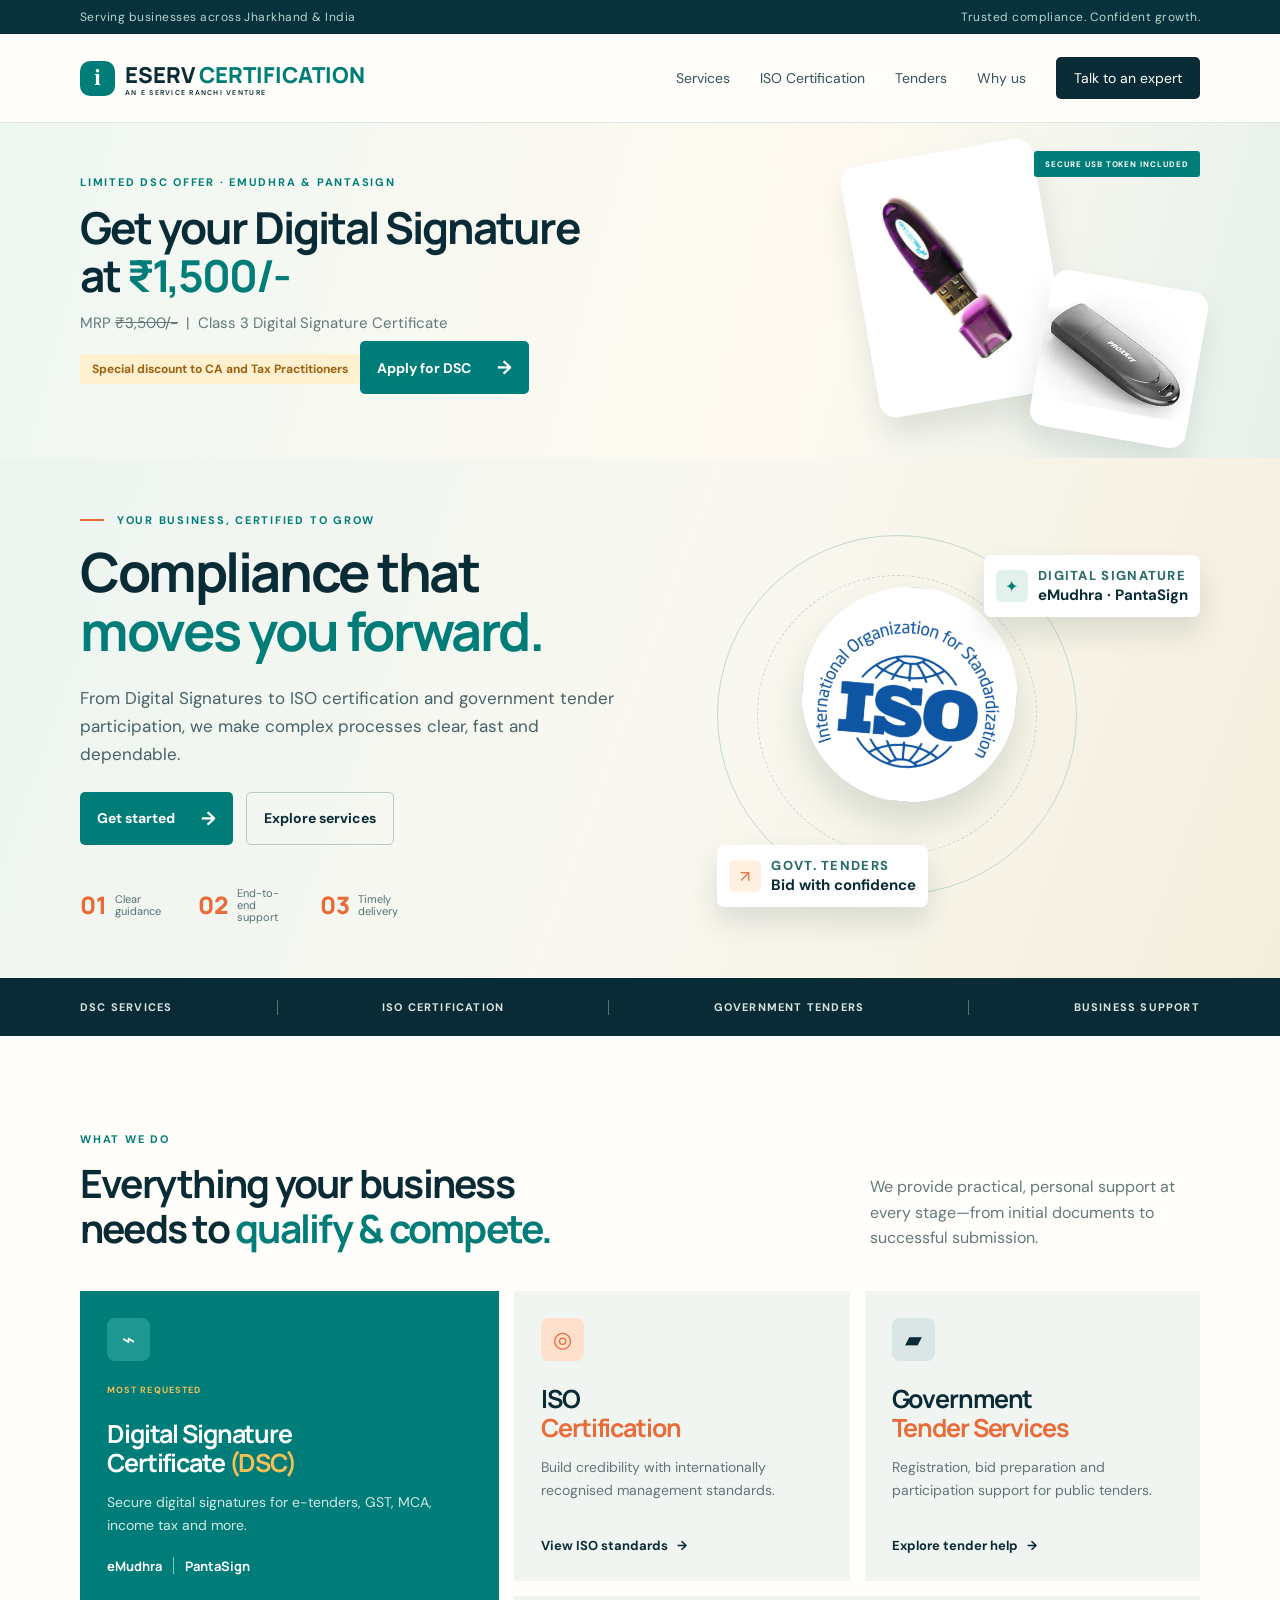
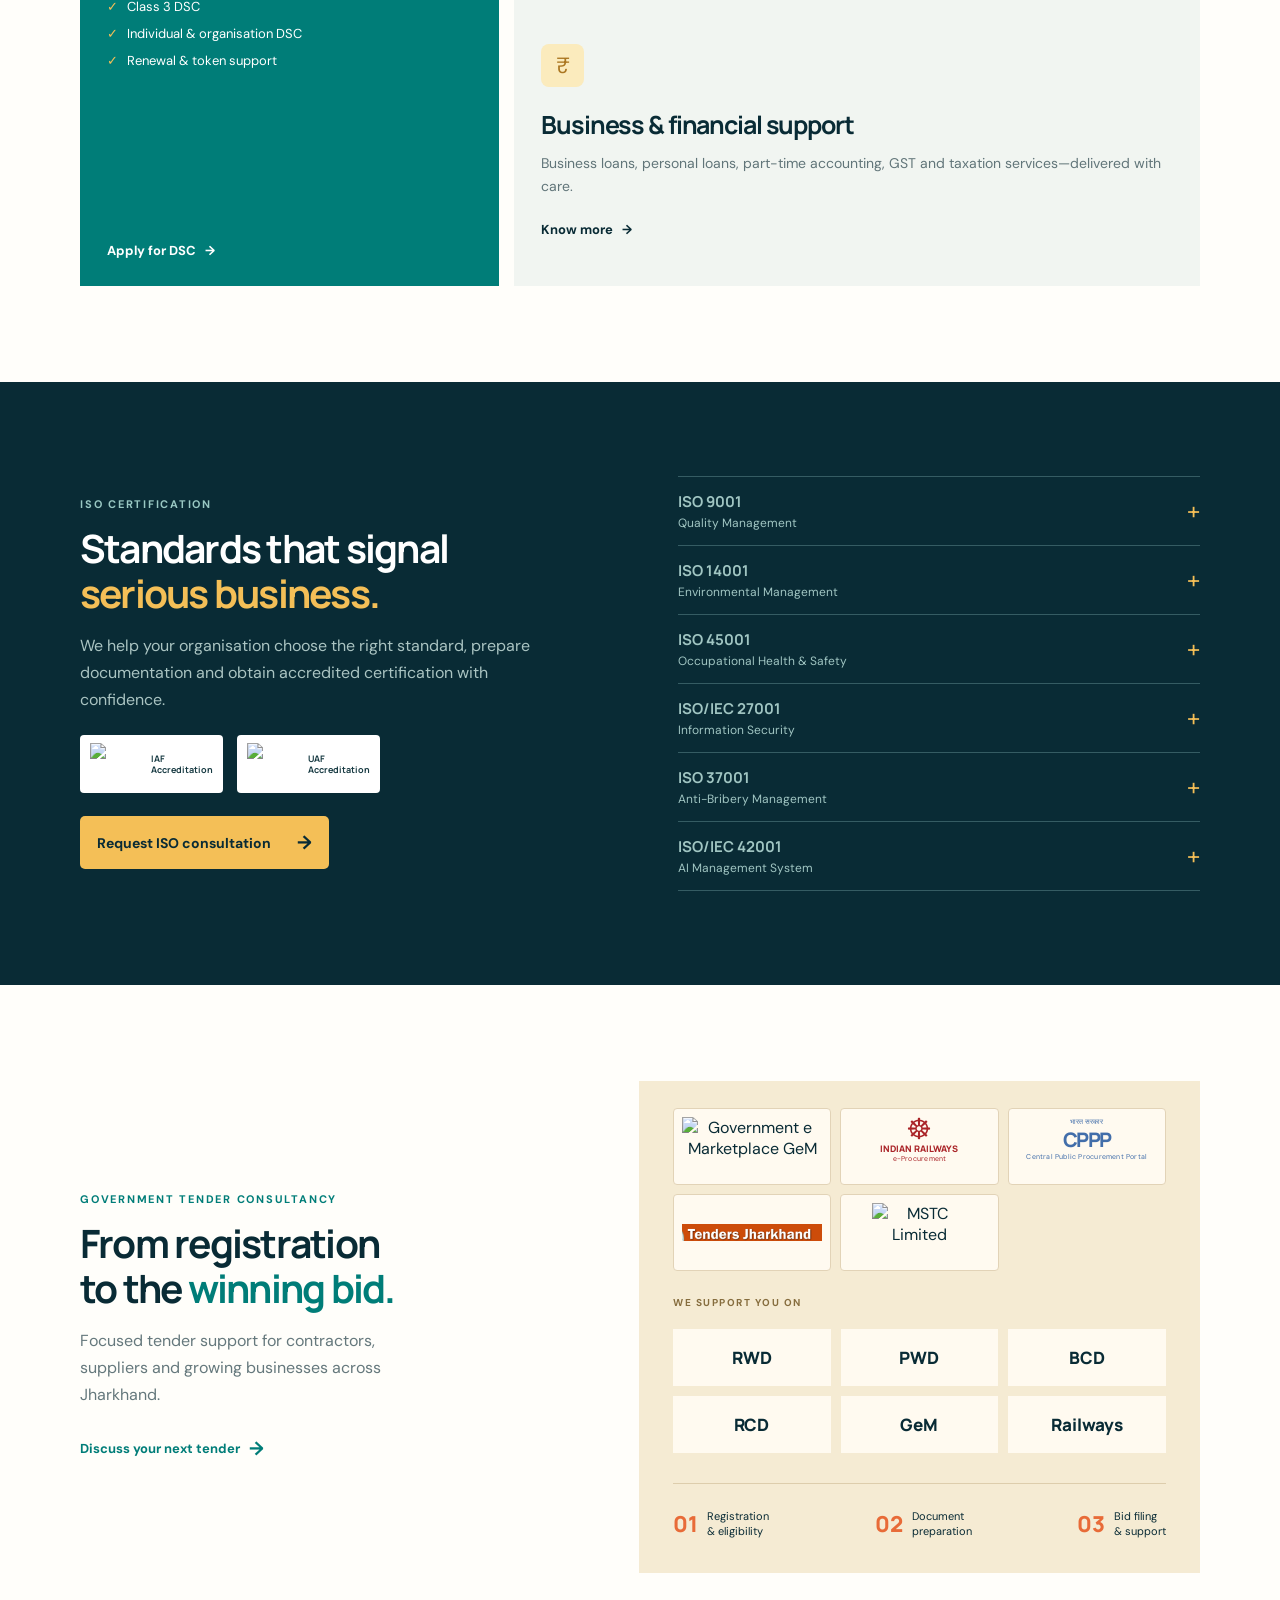
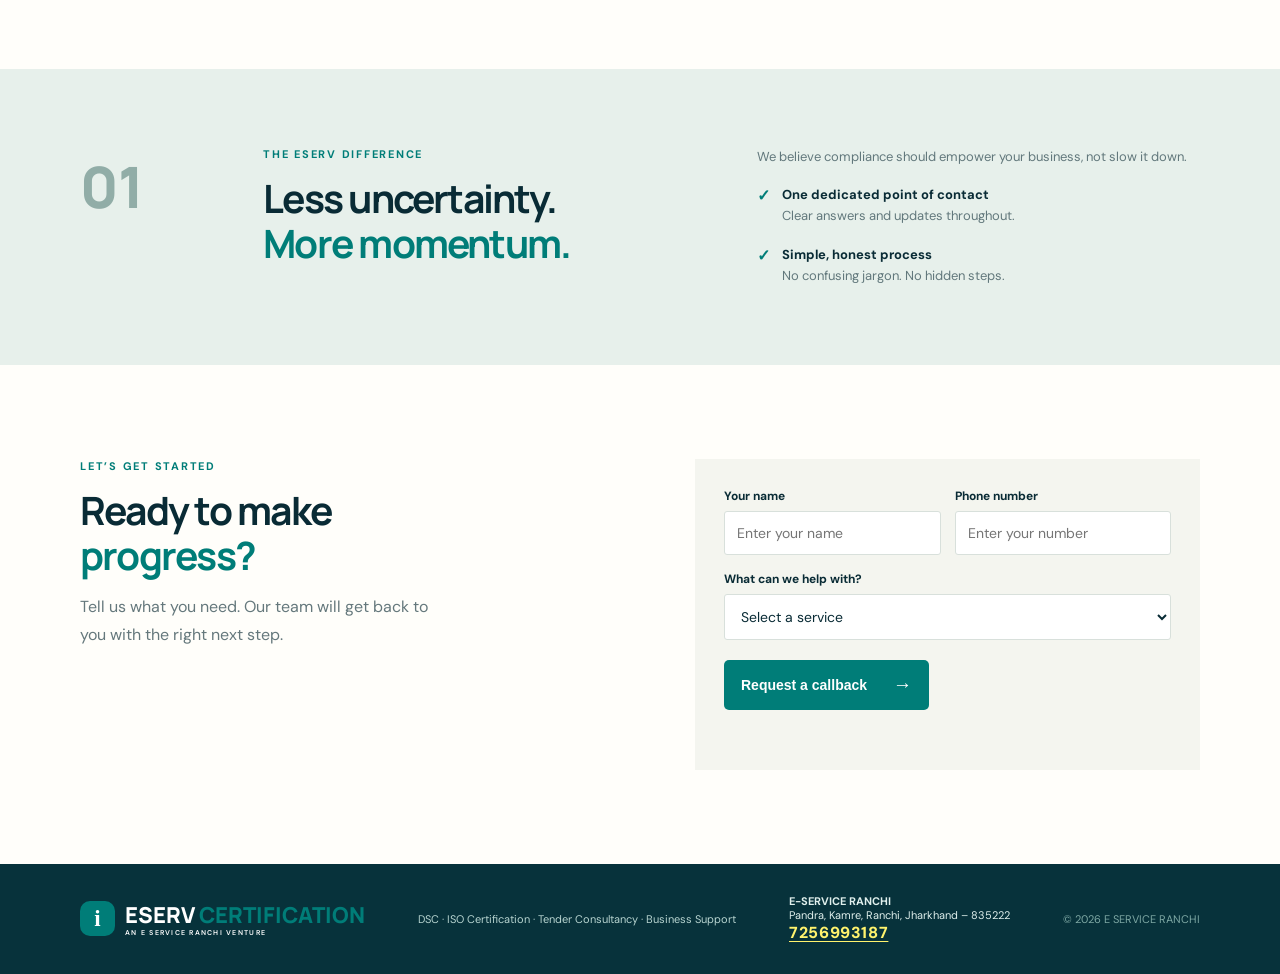
==== commit aa4a5caf: "Update index.html" ====
--- a/index.html
+++ b/index.html
@@ -27,7 +27,7 @@
     <section class="top-dsc-offer">
       <div class="shell top-offer-layout">
         <div class="offer-copy"><p class="eyebrow">Limited DSC offer · eMudhra & PantaSign</p><h1>Get your Digital Signature<br />at <em>₹1,500/-</em></h1><p class="mrp">MRP <s>₹3,500/-</s> &nbsp;|&nbsp; Class 3 Digital Signature Certificate</p><p class="practitioner-discount">Special discount to CA and Tax Practitioners</p><a class="button primary" href="#contact">Apply for DSC <b>→</b></a></div>
-        <div class="token-photos"><div class="photo purple-token"><img src="assets/epass-token.jpg" alt="ePass digital signature USB token" /></div><div class="photo black-token"><img src="assets/prokey-token.webp" alt="Proxkey digital signature USB token" /></div><span class="token-label">SECURE USB TOKEN INCLUDED</span></div>
+        <div class="token-photos"><div class="photo purple-token"><img src="epass-token.jpg" alt="ePass digital signature USB token" /></div><div class="photo black-token"><img src="prokey-token.webp" alt="Proxkey digital signature USB token" /></div><span class="token-label">SECURE USB TOKEN INCLUDED</span></div>
       </div>
     </section>
 
@@ -43,7 +43,7 @@
           </div>
           <div class="hero-art" aria-hidden="true">
             <div class="orbit orbit-one"></div><div class="orbit orbit-two"></div>
-            <div class="iso-hero-image"><img src="assets/iso-logo.webp" alt="International Organization for Standardization ISO" /></div>
+            <div class="iso-hero-image"><img src="iso-logo.webp" alt="International Organization for Standardization ISO" /></div>
             <div class="float-card card-dsc"><span>✦</span><div><small>DIGITAL SIGNATURE</small><b>eMudhra · PantaSign</b></div></div>
             <div class="float-card card-tender"><span>↗</span><div><small>GOVT. TENDERS</small><b>Bid with confidence</b></div></div>
           </div>
@@ -63,7 +63,7 @@
 
       <section class="iso-section" id="iso"><div class="shell iso-layout"><div><p class="eyebrow light">ISO certification</p><h2>Standards that signal<br /><em>serious business.</em></h2><p>We help your organisation choose the right standard, prepare documentation and obtain accredited certification with confidence.</p><div class="accreditation-marks"><div><img src="https://i0.wp.com/sde.gob.hn/wp-content/uploads/2022/12/IAF-Logo.png?ssl=1" alt="International Accreditation Forum mark" /><span>IAF<br />Accreditation</span></div><div><img src="https://www.unicertification.co.uk/assets/logo-uaf-DxzaphRN.png" alt="United Accreditation Foundation mark" /><span>UAF<br />Accreditation</span></div></div><a class="button amber" href="#contact">Request ISO consultation <b>→</b></a></div><div class="iso-list"><article class="iso-item"><button class="iso-trigger" aria-expanded="false"><span><strong>ISO 9001</strong><small>Quality Management</small></span><b>+</b></button><div class="iso-detail"><p><b>About:</b> A quality management standard that helps you deliver consistent products and services.</p><p><b>Benefits:</b> Improved customer trust, smoother processes and stronger tender eligibility.</p></div></article><article class="iso-item"><button class="iso-trigger" aria-expanded="false"><span><strong>ISO 14001</strong><small>Environmental Management</small></span><b>+</b></button><div class="iso-detail"><p><b>About:</b> A framework for identifying, managing and reducing environmental impact.</p><p><b>Benefits:</b> Better compliance, lower waste and a stronger sustainability profile.</p></div></article><article class="iso-item"><button class="iso-trigger" aria-expanded="false"><span><strong>ISO 45001</strong><small>Occupational Health & Safety</small></span><b>+</b></button><div class="iso-detail"><p><b>About:</b> A management system for safer workplaces and occupational risk control.</p><p><b>Benefits:</b> Fewer incidents, safer teams and stronger client confidence.</p></div></article><article class="iso-item"><button class="iso-trigger" aria-expanded="false"><span><strong>ISO/IEC 27001</strong><small>Information Security</small></span><b>+</b></button><div class="iso-detail"><p><b>About:</b> A standard for protecting confidential information and managing cyber risks.</p><p><b>Benefits:</b> Greater data security, reduced risk and increased customer trust.</p></div></article><article class="iso-item"><button class="iso-trigger" aria-expanded="false"><span><strong>ISO 37001</strong><small>Anti-Bribery Management</small></span><b>+</b></button><div class="iso-detail"><p><b>About:</b> A framework to prevent, detect and respond to bribery risks.</p><p><b>Benefits:</b> Stronger ethics, better governance and enhanced stakeholder confidence.</p></div></article><article class="iso-item"><button class="iso-trigger" aria-expanded="false"><span><strong>ISO/IEC 42001</strong><small>AI Management System</small></span><b>+</b></button><div class="iso-detail"><p><b>About:</b> A management system for responsible development and use of artificial intelligence.</p><p><b>Benefits:</b> Better AI governance, lower risk and clearer accountability.</p></div></article></div></div></section>
 
-      <section class="section shell tender-section" id="tenders"><div class="tender-copy"><p class="eyebrow">Government tender consultancy</p><h2>From registration<br />to the <em>winning bid.</em></h2><p>Focused tender support for contractors, suppliers and growing businesses across Jharkhand.</p><a class="text-link" href="#contact">Discuss your next tender <b>→</b></a></div><div class="tender-panel"><div class="portal-logos"><div class="portal-logo gem-logo"><img src="https://gem.gov.in/resources/images/download-gem-logo.jpg" alt="Government e Marketplace GeM" /></div><div class="portal-logo railway-logo"><span class="rail-wheel">☸</span><b>INDIAN RAILWAYS</b><small>e-Procurement</small></div><div class="portal-logo cppp-logo"><span>भारत सरकार</span><b>CPPP</b><small>Central Public Procurement Portal</small></div><div class="portal-logo jh-logo"><img src="assets/jharkhand-tenders.png" alt="Tenders Jharkhand" /></div><div class="portal-logo mstc-logo"><img src="https://www.mstcindia.co.in/assets/img/MSTCLogo.jpg" alt="MSTC Limited" /></div></div><p>WE SUPPORT YOU ON</p><div class="agency-grid"><span>RWD</span><span>PWD</span><span>BCD</span><span>RCD</span><span>GeM</span><span>Railways</span></div><hr /><div class="steps"><div><b>01</b><span>Registration<br />& eligibility</span></div><div><b>02</b><span>Document<br />preparation</span></div><div><b>03</b><span>Bid filing<br />& support</span></div></div></div></section>
+      <section class="section shell tender-section" id="tenders"><div class="tender-copy"><p class="eyebrow">Government tender consultancy</p><h2>From registration<br />to the <em>winning bid.</em></h2><p>Focused tender support for contractors, suppliers and growing businesses across Jharkhand.</p><a class="text-link" href="#contact">Discuss your next tender <b>→</b></a></div><div class="tender-panel"><div class="portal-logos"><div class="portal-logo gem-logo"><img src="https://gem.gov.in/resources/images/download-gem-logo.jpg" alt="Government e Marketplace GeM" /></div><div class="portal-logo railway-logo"><span class="rail-wheel">☸</span><b>INDIAN RAILWAYS</b><small>e-Procurement</small></div><div class="portal-logo cppp-logo"><span>भारत सरकार</span><b>CPPP</b><small>Central Public Procurement Portal</small></div><div class="portal-logo jh-logo"><img src="jharkhand-tenders.png" alt="Tenders Jharkhand" /></div><div class="portal-logo mstc-logo"><img src="https://www.mstcindia.co.in/assets/img/MSTCLogo.jpg" alt="MSTC Limited" /></div></div><p>WE SUPPORT YOU ON</p><div class="agency-grid"><span>RWD</span><span>PWD</span><span>BCD</span><span>RCD</span><span>GeM</span><span>Railways</span></div><hr /><div class="steps"><div><b>01</b><span>Registration<br />& eligibility</span></div><div><b>02</b><span>Document<br />preparation</span></div><div><b>03</b><span>Bid filing<br />& support</span></div></div></div></section>
 
       <section class="about" id="about"><div class="shell about-grid"><div class="number">01</div><div><p class="eyebrow">The ESERV difference</p><h2>Less uncertainty.<br /><em>More momentum.</em></h2></div><div class="about-points"><p>We believe compliance should empower your business, not slow it down.</p><div><span>✓</span><p><b>One dedicated point of contact</b><br />Clear answers and updates throughout.</p></div><div><span>✓</span><p><b>Simple, honest process</b><br />No confusing jargon. No hidden steps.</p></div></div></div></section>
 
